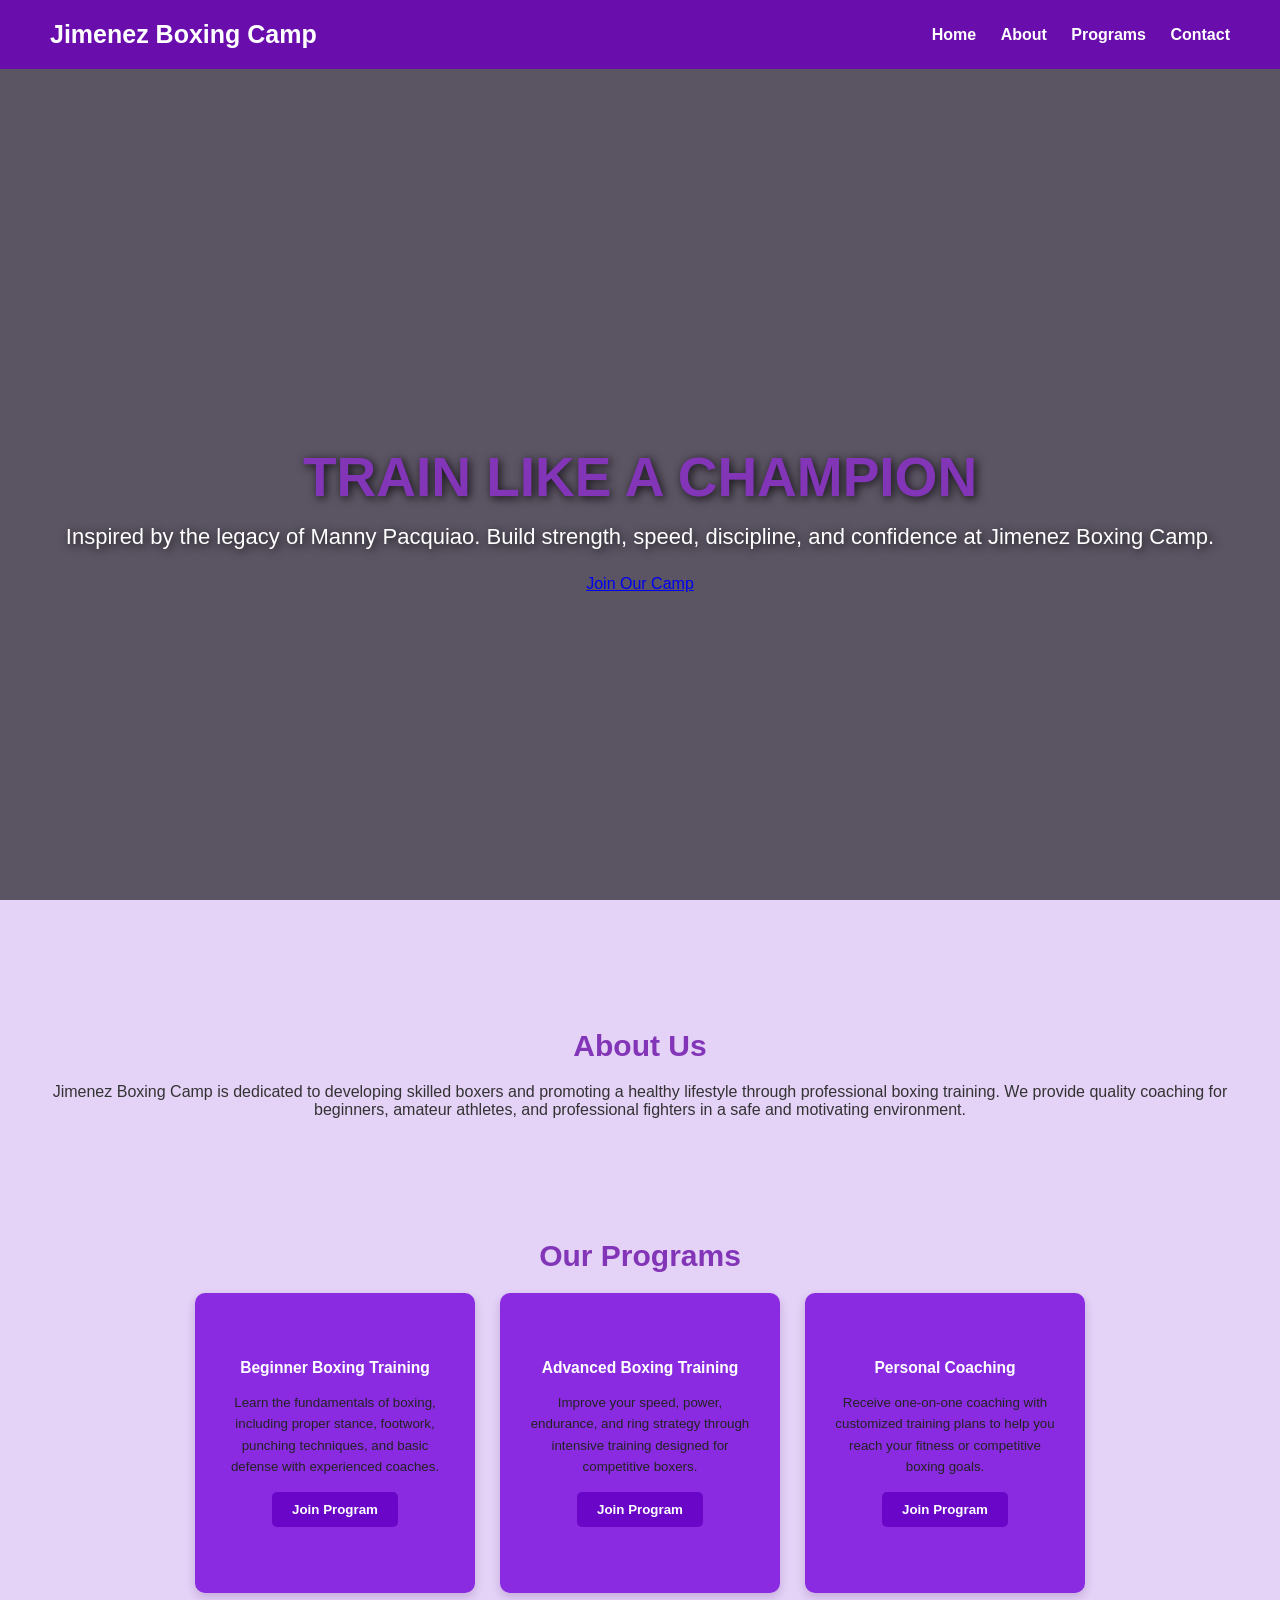
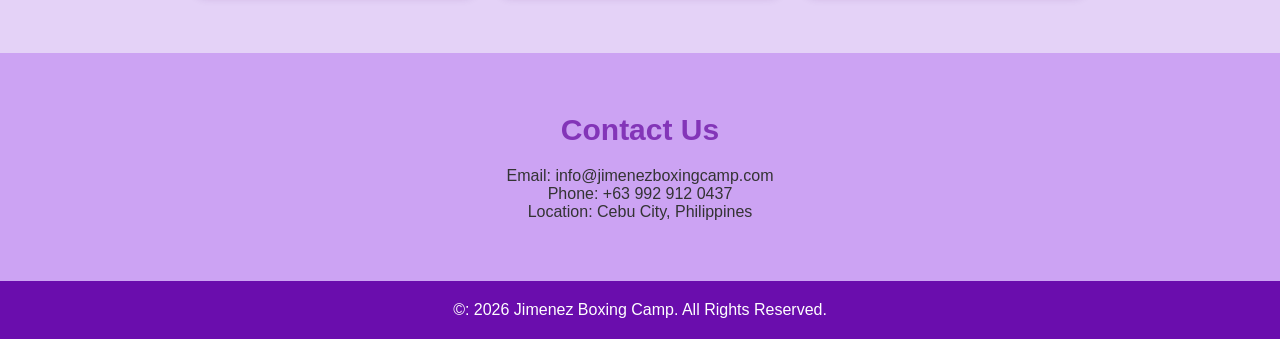
==== index.html @ 7e0990bc "changes and additions" ====
<!DOCTYPE html>
<html lang="en">
<head>
    <meta charset="UTF-8">
    <meta name="viewport" content="width=device-width, initial-scale=1.0">
    <title>Jimenez Boxing Camp</title>

    <link rel="stylesheet" href="css/style.css">
</head>

<body>

    <header>
        <h1>Jimenez Boxing Camp</h1>

        <nav>
            <a href="#home">Home</a>
            <a href="#about">About</a>
            <a href="#services">Programs</a>
            <a href="#contact">Contact</a>
        </nav>
    </header>

   <section class="hero" id="home">
    <h2>Train Like a Champion</h2>
    <p>Inspired by the legacy of Manny Pacquiao. Build strength, speed, discipline, and confidence at Jimenez Boxing Camp.</p>
    <a href="#services" class="btn">Join Our Camp</a>
</section>

    <section id="about">
        <h2>About Us</h2>
        <p>
            Jimenez Boxing Camp is dedicated to developing skilled boxers and
            promoting a healthy lifestyle through professional boxing training.
            We provide quality coaching for beginners, amateur athletes, and
            professional fighters in a safe and motivating environment.
        </p>
    </section>

    <section id="services">
    <h2>Our Programs</h2>


<div class="services">


<button class="btn btn-primary">
    <h3>Beginner Boxing Training</h3>
    <p>
        Learn the fundamentals of boxing, including proper stance,
        footwork, punching techniques, and basic defense with
        experienced coaches.
    </p>
    <a href="#contact" class="program-button">Join Program</a>
</button>
 

<button class="btn btn-primary">
    <h3>Advanced Boxing Training</h3>
    <p>
        Improve your speed, power, endurance, and ring strategy
        through intensive training designed for competitive boxers.
    </p>
    <a href="#contact" class="program-button">Join Program</a>
</button>

<button class="btn btn-primary">
    <h3>Personal Coaching</h3>
    <p>
        Receive one-on-one coaching with customized training plans
        to help you reach your fitness or competitive boxing goals.
    </p>
    <a href="#contact" class="program-button">Join Program</a>
</button>

</section>



<section class="contact" id="contact">
     <h2>Contact Us</h2> 
     <p>Email: info@jimenezboxingcamp.com</p> 
     <p>Phone: +63 992 912 0437</p> 
     <p>Location: Cebu City, Philippines</p> </section>


</section>


    <footer>
        <p>&copy: 2026 Jimenez Boxing Camp. All Rights Reserved.</p>
    </footer>

    <script src="script.js"></script>

</body>
</html>
---- css/style.css ----
* {
    margin: 0;
    padding: 0;
    box-sizing: border-box;
    font-family: Arial, sans-serif;
}   

body {
    background-color: #e4d2f7;
    color: #333;
}

/* Header */
header {
    background-color: #6a0dad;
    color: white;
    padding: 20px 50px;
    display: flex;
    justify-content: space-between;
    align-items: center;
}

header h1 {
    font-size: 25px;
}

nav a {
    color: white;
    text-decoration: none;
    margin-left: 20px;
    font-weight: bold;
}

nav a:hover {
    color: #e0b3ff;
}

/* Home */
/* Hero Section */
.hero {
    background: linear-gradient(rgba(0,0,0,0.6), rgba(0,0,0,0.6)),
                url("../images/pacquiao.jpg");
    background-size: cover;
    background-position: center;
    background-repeat: no-repeat;
    background-attachment: fixed;

    height: 100vh;

    display: flex;
    flex-direction: column;
    justify-content: center;
    align-items: center;

    color: white;
    text-align: center;
    padding: 100px 20px;
}

.hero h2 {
    font-size: 55px;
    margin-bottom: 15px;
    text-transform: uppercase;
    text-shadow: 2px 2px 10px rgba(3, 3, 3, 0.8);
}

.hero p {
    font-size: 22px;
    margin-bottom: 25px;
    text-shadow: 2px 2px 10px rgba(0, 0, 0, 0.8);
}

/* Sections */
section {
    padding: 60px 50px;
    text-align: center;
}

section h2 {
    color: #8335b8;
    margin-bottom: 20px;
    font-size: 30px;
}

/* Services */
.services {
display: flex;
justify-content: center;
gap: 25px;
flex-wrap: wrap;
}

/* Make each primary button a square card */
.services .btn-primary {
width: 280px;
min-height: 300px;
padding: 30px;
background-color: #8a2be2;
border: none;
border-radius: 10px;
color: white;
box-shadow: 0 4px 10px rgba(77, 17, 104, 0.2);
text-align: center;
cursor: pointer;
}

/* Heading inside the square */
.services .btn-primary h3 {
color: white;
margin-bottom: 15px;
}

/* Description inside the square */
.services .btn-primary p {
color: rgb(36, 35, 35);
line-height: 1.6;
}

/* Join Program button */
.services .program-button {
display: inline-block;
margin-top: 15px;
padding: 10px 20px;
background-color: #6a06c7;
color: white;
text-decoration: none;
border-radius: 5px;
font-weight: bold;
}

/* Hover effect */
.services .btn-primary:hover {
background-color: #cca3f3;
transform: scale(1.03);
transition: 0.3s;
}



/* Contact */
.contact {
    background-color: #cca3f3;
}

/* Footer */
footer {
    background-color: #6a0dad;
    color: white;
    text-align: center;
    padding: 20px;
}
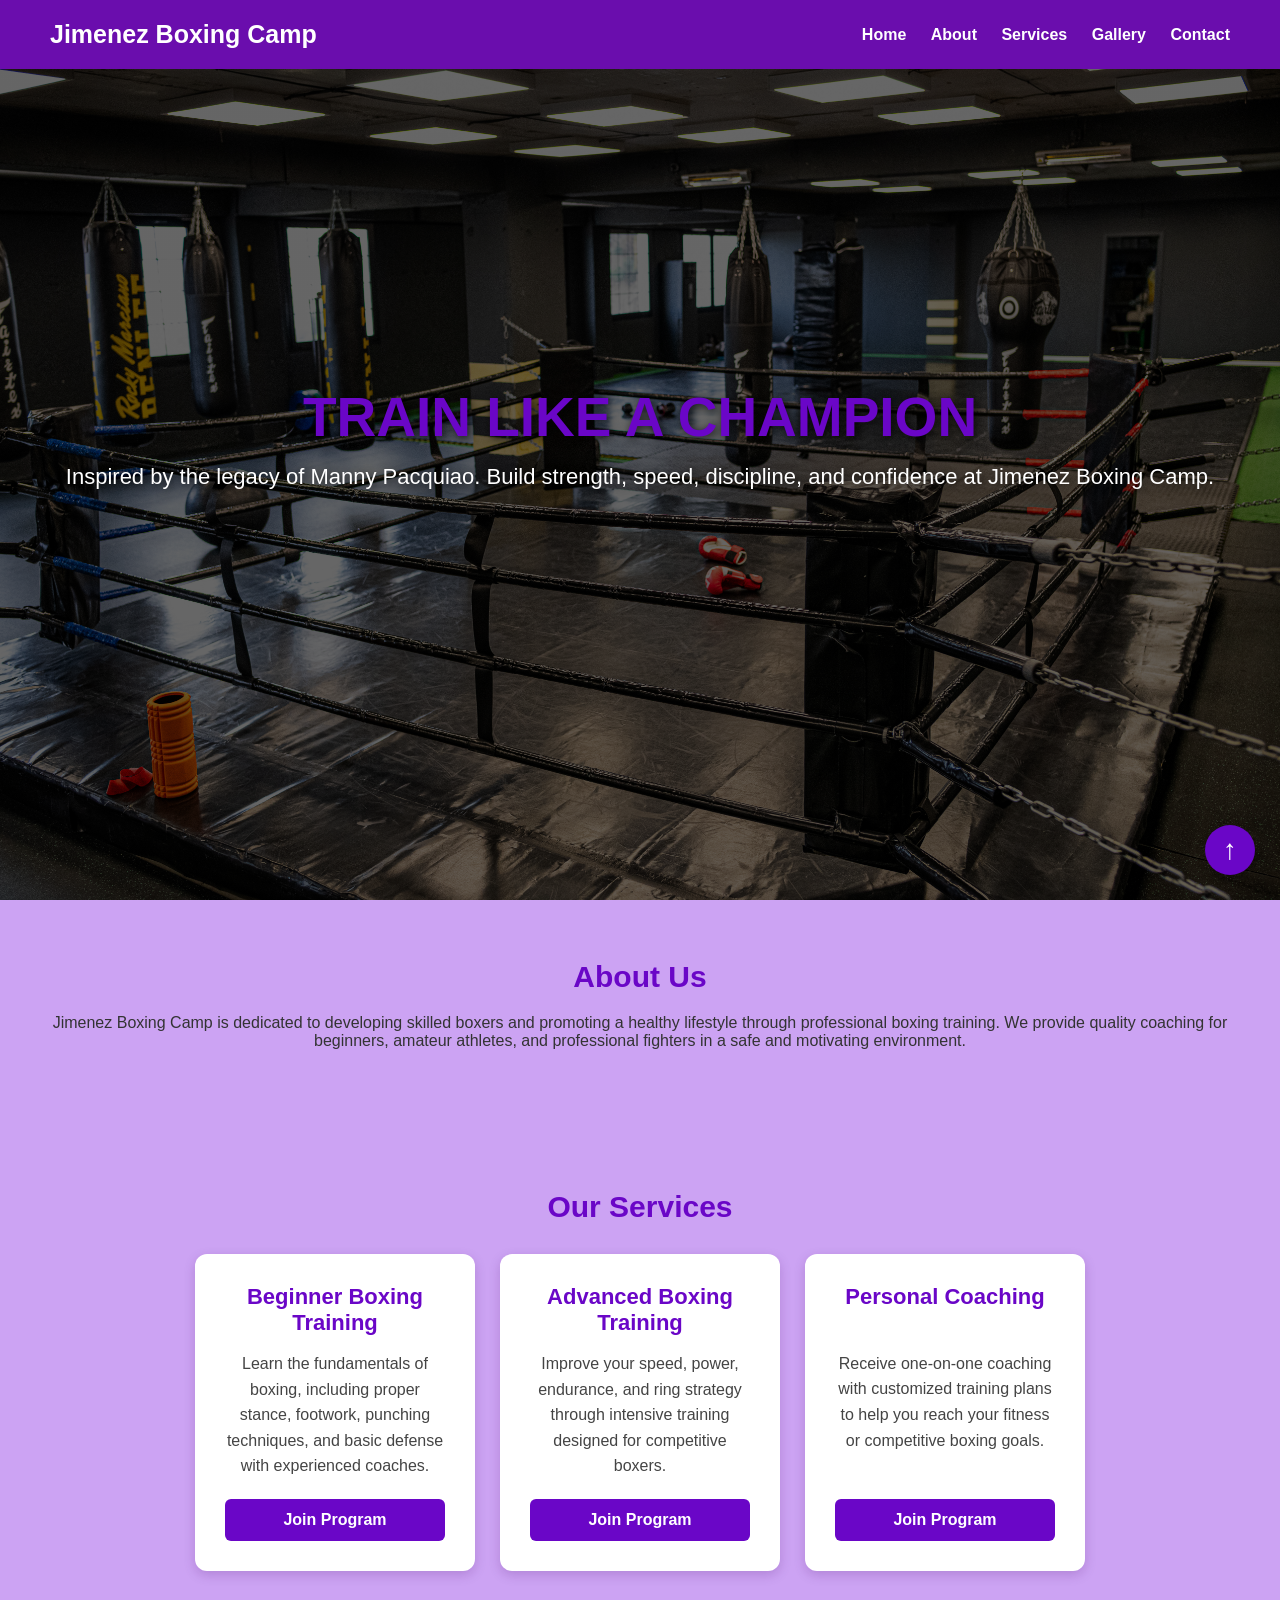
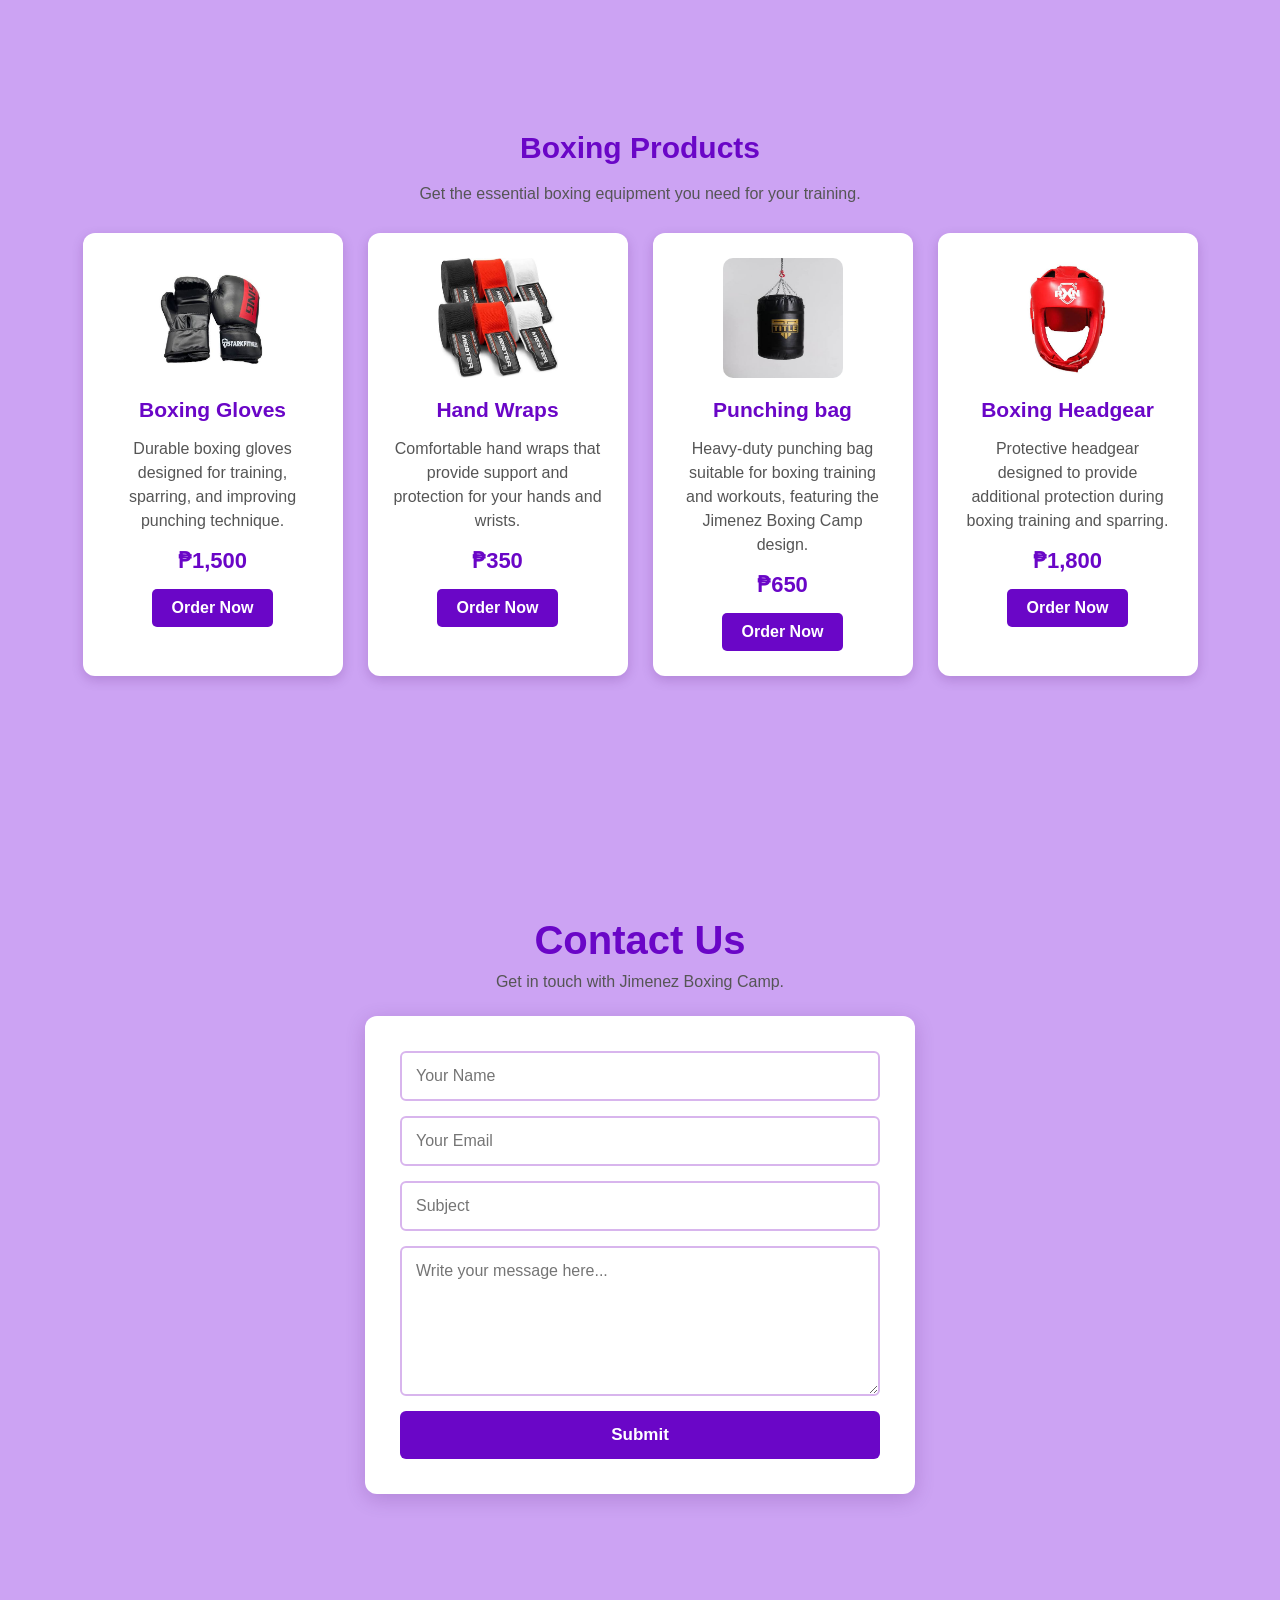
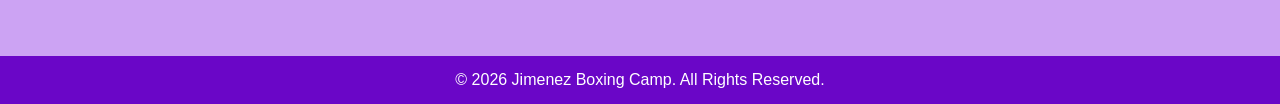
==== commit 8df2b0cf: "update webpage" ====
--- a/index.html
+++ b/index.html
@@ -10,25 +10,35 @@
 
 <body>
 
+    <!-- Header -->
     <header>
         <h1>Jimenez Boxing Camp</h1>
 
         <nav>
             <a href="#home">Home</a>
             <a href="#about">About</a>
-            <a href="#services">Programs</a>
+            <a href="#services">Services</a>
+            <a href="#products">Gallery</a>
             <a href="#contact">Contact</a>
         </nav>
     </header>
 
-   <section class="hero" id="home">
-    <h2>Train Like a Champion</h2>
-    <p>Inspired by the legacy of Manny Pacquiao. Build strength, speed, discipline, and confidence at Jimenez Boxing Camp.</p>
-    <a href="#services" class="btn">Join Our Camp</a>
-</section>
-
+    <!-- Home -->
+    <section class="hero" id="home">
+        <h2>Train Like a Champion</h2>
+
+        <p>
+            Inspired by the legacy of Manny Pacquiao.
+            Build strength, speed, discipline, and confidence
+            at Jimenez Boxing Camp.
+        </p>
+
+    </section>
+
+    <!-- About -->
     <section id="about">
         <h2>About Us</h2>
+
         <p>
             Jimenez Boxing Camp is dedicated to developing skilled boxers and
             promoting a healthy lifestyle through professional boxing training.
@@ -37,61 +47,188 @@
         </p>
     </section>
 
+    <!-- Programs -->
     <section id="services">
-    <h2>Our Programs</h2>
-
-
-<div class="services">
-
-
-<button class="btn btn-primary">
-    <h3>Beginner Boxing Training</h3>
-    <p>
-        Learn the fundamentals of boxing, including proper stance,
-        footwork, punching techniques, and basic defense with
-        experienced coaches.
-    </p>
-    <a href="#contact" class="program-button">Join Program</a>
-</button>
- 
-
-<button class="btn btn-primary">
-    <h3>Advanced Boxing Training</h3>
-    <p>
-        Improve your speed, power, endurance, and ring strategy
-        through intensive training designed for competitive boxers.
-    </p>
-    <a href="#contact" class="program-button">Join Program</a>
-</button>
-
-<button class="btn btn-primary">
-    <h3>Personal Coaching</h3>
-    <p>
-        Receive one-on-one coaching with customized training plans
-        to help you reach your fitness or competitive boxing goals.
-    </p>
-    <a href="#contact" class="program-button">Join Program</a>
-</button>
-
-</section>
-
-
-
-<section class="contact" id="contact">
-     <h2>Contact Us</h2> 
-     <p>Email: info@jimenezboxingcamp.com</p> 
-     <p>Phone: +63 992 912 0437</p> 
-     <p>Location: Cebu City, Philippines</p> </section>
-
-
-</section>
-
-
+        <h2>Our Services</h2>
+
+        <div class="services">
+
+            <div class="program-card">
+                <h3>Beginner Boxing Training</h3>
+
+                <p>
+                    Learn the fundamentals of boxing, including proper stance,
+                    footwork, punching techniques, and basic defense with
+                    experienced coaches.
+                </p>
+
+                <a href="#contact" class="program-button">
+                    Join Program
+                </a>
+            </div>
+
+            <div class="program-card">
+                <h3>Advanced Boxing Training</h3>
+
+                <p>
+                    Improve your speed, power, endurance, and ring strategy
+                    through intensive training designed for competitive boxers.
+                </p>
+
+                <a href="#contact" class="program-button">
+                    Join Program
+                </a>
+            </div>
+
+            <div class="program-card">
+                <h3>Personal Coaching</h3>
+
+                <p>
+                    Receive one-on-one coaching with customized training plans
+                    to help you reach your fitness or competitive boxing goals.
+                </p>
+
+                <a href="#contact" class="program-button">
+                    Join Program
+                </a>
+            </div>
+
+        </div>
+    </section>
+
+    <!-- Products -->
+    <section id="products">
+        <h2>Boxing Products</h2>
+
+        <p class="products-intro">
+            Get the essential boxing equipment you need for your training.
+        </p>
+
+        <div class="products">
+
+            <div class="product-card">
+                <img src="images/Gloves.jpeg" alt="Boxing Gloves" class="product-image">
+
+                <h3>Boxing Gloves</h3>
+
+                <p>
+                    Durable boxing gloves designed for training,
+                    sparring, and improving punching technique.
+                </p>
+
+                <h4>₱1,500</h4>
+
+                <a href="#contact" class="product-button">
+                    Order Now
+                </a>
+            </div>
+
+            <div class="product-card">
+                <img src="images/hand-wraps.jpeg" alt="Hand Wraps" class="product-image">
+
+                <h3>Hand Wraps</h3>
+
+                <p>
+                    Comfortable hand wraps that provide support
+                    and protection for your hands and wrists.
+                </p>
+
+                <h4>₱350</h4>
+
+                <a href="#contact" class="product-button">
+                    Order Now
+                </a>
+            </div>
+
+            <div class="product-card">
+                <img src="images/punching-bag.jpeg" alt="Punching Bag" class="product-image">
+
+                <h3>Punching bag</h3>
+
+                <p>
+                    Heavy-duty punching bag suitable for boxing
+                    training and workouts, featuring the
+                    Jimenez Boxing Camp design.
+                </p>
+
+                <h4>₱650</h4>
+
+                <a href="#contact" class="product-button">
+                    Order Now
+                </a>
+            </div>
+
+            <div class="product-card">
+                <img src="images/headgear.jpeg" alt="Boxing Headgear" class="product-image">
+                
+
+                <h3>Boxing Headgear</h3>
+
+                <p>
+                    Protective headgear designed to provide additional
+                    protection during boxing training and sparring.
+                </p>
+
+                <h4>₱1,800</h4>
+
+                <a href="#contact" class="product-button">
+                    Order Now
+                </a>
+            </div>
+
+        </div>
+    </section>
+
+    <!-- Contact -->
+    <section class="contact" id="contact">
+
+        <h1>Contact Us</h1>
+
+        <p>Get in touch with Jimenez Boxing Camp.</p>
+
+        <form class="contact-form">
+
+            <input
+                type="text"
+                name="name"
+                placeholder="Your Name"
+                required
+            >
+
+            <input
+                type="email"
+                name="email"
+                placeholder="Your Email"
+                required
+            >
+
+            <input
+                type="text"
+                name="subject"
+                placeholder="Subject"
+            >
+
+            <textarea
+                name="message"
+                rows="6"
+                placeholder="Write your message here..."
+                required
+            ></textarea>
+
+            <button type="submit">Submit</button>
+
+        </form>
+
+    </section>
+
+    <!-- Footer -->
     <footer>
-        <p>&copy: 2026 Jimenez Boxing Camp. All Rights Reserved.</p>
+        <p>&copy; 2026 Jimenez Boxing Camp. All Rights Reserved.</p>
     </footer>
 
-    <script src="script.js"></script>
+    <!-- Back to Top Button -->
+    <a href="#home" class="back-to-top">↑</a>
 
 </body>
-</html>+</html>
+
--- a/css/style.css
+++ b/css/style.css
@@ -3,10 +3,11 @@
     padding: 0;
     box-sizing: border-box;
     font-family: Arial, sans-serif;
+    
 }   
 
 body {
-    background-color: #e4d2f7;
+    background-color: #f3b7ff;
     color: #333;
 }
 
@@ -18,6 +19,11 @@
     display: flex;
     justify-content: space-between;
     align-items: center;
+    position: fixed;
+    width: 100%;
+    top: 0;
+    z-index: 1000;
+    scroll-behavior: smooth;
 }
 
 header h1 {
@@ -32,14 +38,14 @@
 }
 
 nav a:hover {
-    color: #e0b3ff;
+    color: #000000;
 }
 
 /* Home */
 /* Hero Section */
 .hero {
     background: linear-gradient(rgba(0,0,0,0.6), rgba(0,0,0,0.6)),
-                url("../images/pacquiao.jpg");
+                url("../images/boxing-ring.jpeg");
     background-size: cover;
     background-position: center;
     background-repeat: no-repeat;
@@ -77,75 +83,348 @@
 }
 
 section h2 {
-    color: #8335b8;
+    color: #6a06c7;
     margin-bottom: 20px;
     font-size: 30px;
 }
 
-/* Services */
+
+/* Services Section */
+#services {
+    background-color: #cca3f3;
+    padding: 80px 50px;
+}
+
+/* Services Container */
 .services {
+    display: flex;
+    justify-content: center;
+    align-items: stretch;
+    gap: 25px;
+    flex-wrap: wrap;
+    margin-top: 30px;
+}
+
+/* Service Card */
+.program-card {
+    width: 280px;
+    min-height: 300px;
+    padding: 30px;
+
+    background-color: white;
+    border-radius: 12px;
+
+    box-shadow: 0 4px 12px rgba(77, 17, 104, 0.2);
+
+    text-align: center;
+
+    display: flex;
+    flex-direction: column;
+    justify-content: space-between;
+
+    transition: 0.3s;
+}
+
+/* Service Card Hover */
+.program-card:hover {
+    transform: translateY(-8px);
+    box-shadow: 0 8px 20px rgba(77, 17, 104, 0.3);
+}
+
+/* Service Title */
+.program-card h3 {
+    color: #6a06c7;
+    font-size: 22px;
+    margin-bottom: 15px;
+}
+
+/* Service Description */
+.program-card p {
+    color: #444;
+    line-height: 1.6;
+    margin-bottom: 20px;
+}
+
+/* Join Program Button */
+.program-button {
+    display: inline-block;
+    padding: 12px 20px;
+
+    background-color: #6a06c7;
+    color: white;
+
+    text-decoration: none;
+    border-radius: 6px;
+
+    font-weight: bold;
+
+    transition: 0.3s;
+}
+
+/* Button Hover */
+.program-button:hover {
+    background-color: #4b087a;
+    transform: scale(1.05);
+}
+
+/* Contact */
+
+* {
+  margin: 0;
+  padding: 0;
+  box-sizing: border-box;
+  }
+
+body {
+font-family: Arial, sans-serif;
+background-color: #cca3f3;
+}
+
+/* Contact Section */
+.contact {
+min-height: 100vh;
 display: flex;
+flex-direction: column;
 justify-content: center;
-gap: 25px;
-flex-wrap: wrap;
-}
-
-/* Make each primary button a square card */
-.services .btn-primary {
-width: 280px;
-min-height: 300px;
-padding: 30px;
-background-color: #8a2be2;
-border: none;
-border-radius: 10px;
-color: white;
-box-shadow: 0 4px 10px rgba(77, 17, 104, 0.2);
-text-align: center;
-cursor: pointer;
-}
-
-/* Heading inside the square */
-.services .btn-primary h3 {
-color: white;
-margin-bottom: 15px;
-}
-
-/* Description inside the square */
-.services .btn-primary p {
-color: rgb(36, 35, 35);
-line-height: 1.6;
-}
-
-/* Join Program button */
-.services .program-button {
-display: inline-block;
-margin-top: 15px;
-padding: 10px 20px;
+align-items: center;
+padding: 40px 20px;
+}
+
+/* Heading */
+.contact h1 {
+color: #6a06c7;
+font-size: 40px;
+margin-bottom: 10px;
+}
+
+.contact > p {
+color: #555;
+margin-bottom: 25px;
+}
+
+/* Form */
+.contact-form {
+width: 100%;
+max-width: 550px;
+background-color: white;
+padding: 35px;
+border-radius: 12px;
+box-shadow: 0 5px 20px rgba(77, 17, 104, 0.2);
+
+
+display: flex;
+flex-direction: column;
+gap: 15px;
+
+
+}
+
+/* Text Boxes */
+.contact-form input,
+.contact-form textarea {
+width: 100%;
+padding: 14px;
+border: 2px solid #d8b5ed;
+border-radius: 6px;
+font-size: 16px;
+font-family: Arial, sans-serif;
+outline: none;
+}
+
+/* Focus Effect */
+.contact-form input:focus,
+.contact-form textarea:focus {
+border-color: #6a06c7;
+box-shadow: 0 0 5px rgba(106, 6, 199, 0.2);
+}
+
+/* Message Box */
+.contact-form textarea {
+resize: vertical;
+min-height: 150px;
+}
+
+/* Submit Button */
+.contact-form button {
+padding: 14px;
 background-color: #6a06c7;
 color: white;
-text-decoration: none;
-border-radius: 5px;
+border: none;
+border-radius: 6px;
+font-size: 17px;
 font-weight: bold;
-}
-
-/* Hover effect */
-.services .btn-primary:hover {
-background-color: #cca3f3;
-transform: scale(1.03);
+cursor: pointer;
 transition: 0.3s;
 }
 
-
-
-/* Contact */
-.contact {
+.contact-form button:hover {
+background-color: #4b087a;
+transform: scale(1.02);
+}
+
+/* Mobile */
+@media (max-width: 600px) {
+
+.contact h1 {
+    font-size: 32px;
+}
+
+.contact-form {
+    padding: 25px;
+}
+
+
+}
+
+/* Footer */
+/* Back to Top Arrow */
+.back-to-top {
+    position: fixed;
+    right: 25px;
+    bottom: 25px;
+
+    width: 50px;
+    height: 50px;
+
+    background-color: #6a06c7;
+    color: white;
+
+    display: flex;
+    justify-content: center;
+    align-items: center;
+
+    text-decoration: none;
+    font-size: 28px;
+    font-weight: bold;
+
+    border-radius: 50%;
+    box-shadow: 0 4px 10px rgba(0, 0, 0, 0.3);
+
+    transition: 0.3s;
+    z-index: 999;
+}
+
+/* Hover Effect */
+.back-to-top:hover {
+    background-color: #4b087a;
+    transform: translateY(-5px);
+}
+
+/* Smooth Scrolling */
+html {
+    scroll-behavior: smooth;
+}
+
+/* Products Section */
+#products {
     background-color: #cca3f3;
-}
-
-/* Footer */
+    padding: 80px 50px;
+}
+
+.products-intro {
+    margin-bottom: 30px;
+    color: #555;
+}
+
+/* Products Container */
+.products {
+    display: flex;
+    justify-content: center;
+    align-items: stretch;
+    gap: 25px;
+    flex-wrap: wrap;
+}
+
+/* Product Card */
+.product-card {
+    width: 260px;
+    min-height: 400px;
+    padding: 25px;
+
+    background-color: white;
+    border-radius: 12px;
+
+    box-shadow: 0 4px 12px rgba(77, 17, 104, 0.2);
+
+    text-align: center;
+
+    transition: 0.3s;
+}
+
+/* Product Hover */
+.product-card:hover {
+    transform: translateY(-8px);
+    box-shadow: 0 8px 20px rgba(77, 17, 104, 0.3);
+}
+
+/* Product Image */
+.product-image {
+    width: 120px;
+    height: 120px;
+
+    margin: 0 auto 20px;
+
+    background-color: #e4d2f7;
+
+    border-radius: 10px;
+
+    display: flex;
+    justify-content: center;
+    align-items: center;
+
+    font-size: 60px;
+}
+
+/* Product Name */
+.product-card h3 {
+    color: #6a06c7;
+    margin-bottom: 15px;
+    font-size: 21px;
+}
+
+/* Product Description */
+.product-card p {
+    color: #555;
+    line-height: 1.5;
+    margin-bottom: 15px;
+}
+
+/* Product Price */
+.product-card h4 {
+    color: #6a06c7;
+    font-size: 22px;
+    margin-bottom: 15px;
+}
+
+/* Order Button */
+.product-button {
+    display: inline-block;
+
+    padding: 10px 20px;
+
+    background-color: #6a06c7;
+    color: white;
+
+    text-decoration: none;
+
+    border-radius: 5px;
+
+    font-weight: bold;
+
+    transition: 0.3s;
+}
+
+/* Order Button Hover */
+.product-button:hover {
+    background-color: #4b087a;
+    transform: scale(1.05);
+}
+
+
+
 footer {
-    background-color: #6a0dad;
+    background-color: #6a06c7;
     color: white;
     text-align: center;
-    padding: 20px;
+    padding: 15px 30px;
 }
